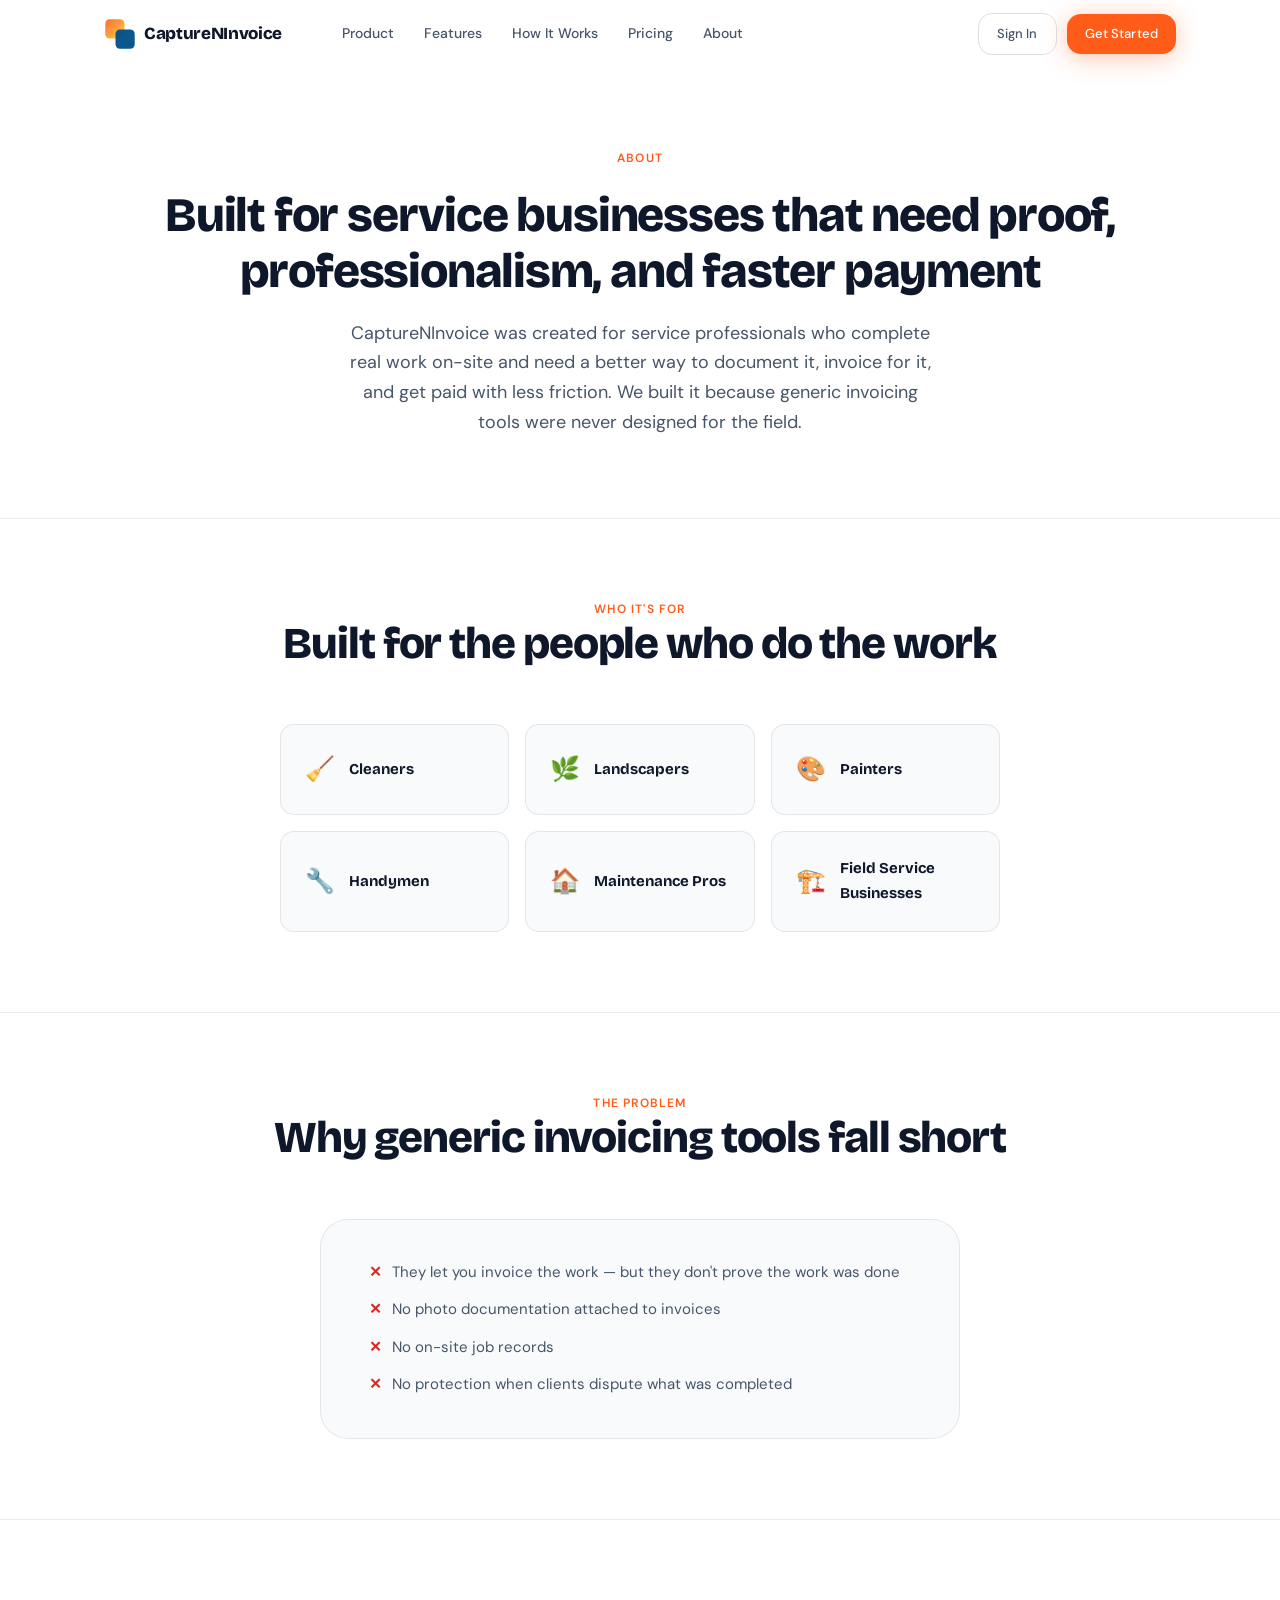
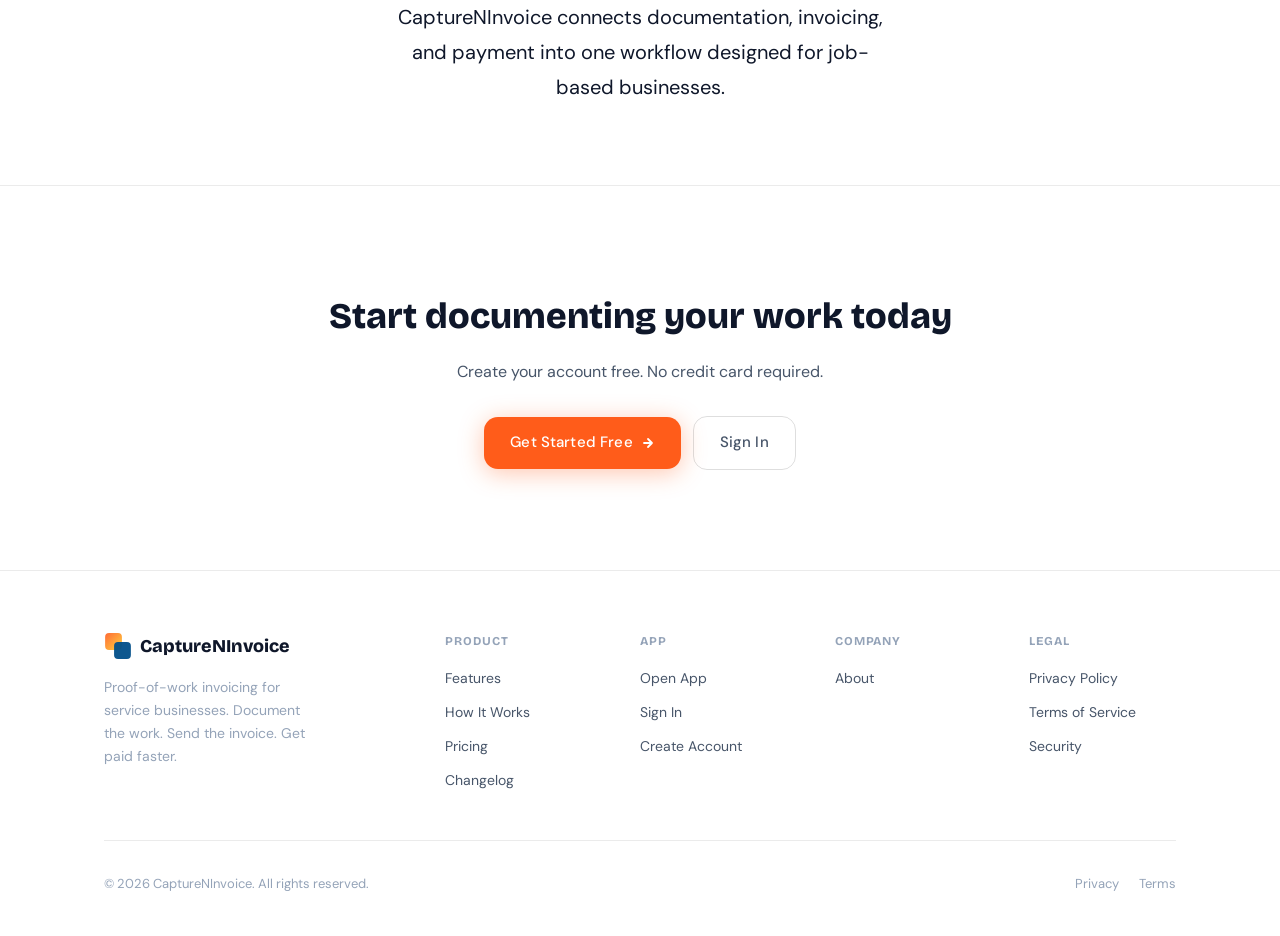
==== about.html @ 3367973b "Add Terms of Service page and link from footer across all pages Co-Authored-By: Claude Sonnet 4.6 <n" ====
<!DOCTYPE html>
<html lang="en">
<head>
  <meta charset="UTF-8">
  <meta name="viewport" content="width=device-width, initial-scale=1.0">
  <title>About — CaptureNInvoice</title>
  <meta name="description" content="CaptureNInvoice was built for service professionals who complete real work on-site and need a better way to document it, invoice for it, and get paid faster.">
  <link rel="canonical" href="https://captureninvoice.com/about">
  <meta property="og:title" content="About — CaptureNInvoice">
  <meta property="og:description" content="CaptureNInvoice was built for service professionals who complete real work on-site and need a better way to document it, invoice for it, and get paid faster.">
  <meta property="og:type" content="website">
  <meta property="og:url" content="https://captureninvoice.com/about">
  <link rel="preconnect" href="https://fonts.googleapis.com">
  <link rel="preconnect" href="https://fonts.gstatic.com" crossorigin>
  <link href="https://fonts.googleapis.com/css2?family=Bricolage+Grotesque:opsz,wght@12..96,400;12..96,500;12..96,600;12..96,700;12..96,800&family=DM+Sans:ital,opsz,wght@0,9..40,300;0,9..40,400;0,9..40,500;0,9..40,600;0,9..40,700;1,9..40,400&display=swap" rel="stylesheet">
  <link rel="stylesheet" href="css/styles.css">
</head>
<body>

  <nav class="nav" id="mainNav">
    <div class="nav__inner">
      <a href="/" class="nav__logo">
        <svg width="32" height="32" viewBox="0 0 50 50" fill="none" xmlns="http://www.w3.org/2000/svg" style="flex-shrink:0">
          <defs>
            <linearGradient id="navGrad" x1="0%" y1="0%" x2="100%" y2="100%">
              <stop offset="0%" style="stop-color:#FF6B35;stop-opacity:1"/>
              <stop offset="100%" style="stop-color:#FFD23F;stop-opacity:1"/>
            </linearGradient>
          </defs>
          <rect x="2" y="2" width="30" height="30" rx="7" fill="url(#navGrad)"/>
          <rect x="18" y="18" width="30" height="30" rx="7" fill="#004E89" opacity="0.95"/>
        </svg>
        CaptureNInvoice
      </a>
      <div class="nav__links">
        <a href="product.html">Product</a>
        <a href="features.html">Features</a>
        <a href="how-it-works.html">How It Works</a>
        <a href="pricing.html">Pricing</a>
        <a href="about.html">About</a>
      </div>
      <div class="nav__actions">
        <a href="https://app.captureninvoice.com/login" class="btn btn--ghost btn--sm">Sign In</a>
        <a href="https://app.captureninvoice.com/register" class="btn btn--primary btn--sm">Get Started</a>
      </div>
      <button class="nav__hamburger" id="hamburger" aria-label="Menu" aria-expanded="false">
        <span></span><span></span><span></span>
      </button>
    </div>
  </nav>
  <div class="nav__mobile" id="mobileMenu">
    <a href="product.html">Product</a>
    <a href="features.html">Features</a>
    <a href="how-it-works.html">How It Works</a>
    <a href="pricing.html">Pricing</a>
    <a href="about.html">About</a>
    <div class="nav__mobile-actions">
      <a href="https://app.captureninvoice.com/login" class="btn btn--ghost">Sign In</a>
      <a href="https://app.captureninvoice.com/register" class="btn btn--primary">Get Started →</a>
    </div>
  </div>

  <!-- ────────────────────── HERO ───────────────────────────────── -->
  <section class="page-hero">
    <div class="container">
      <div class="section-label reveal" style="margin:0 auto 20px">About</div>
      <h1 class="page-hero__title reveal" style="transition-delay:0.1s">Built for service businesses that need proof, professionalism, and faster payment</h1>
      <p class="page-hero__sub reveal" style="transition-delay:0.2s">CaptureNInvoice was created for service professionals who complete real work on-site and need a better way to document it, invoice for it, and get paid with less friction. We built it because generic invoicing tools were never designed for the field.</p>
    </div>
  </section>

  <!-- ────────────────────── AUDIENCE ──────────────────────────── -->
  <section class="page-section">
    <div class="container">
      <div class="page-section__head">
        <div class="section-label reveal">Who It's For</div>
        <h2 class="section-title reveal" style="transition-delay:0.1s">Built for the people who do the work</h2>
      </div>
      <div class="audience-grid">
        <div class="audience-card reveal">
          <div class="audience-card__icon">🧹</div>
          <div class="audience-card__name">Cleaners</div>
        </div>
        <div class="audience-card reveal" style="transition-delay:0.05s">
          <div class="audience-card__icon">🌿</div>
          <div class="audience-card__name">Landscapers</div>
        </div>
        <div class="audience-card reveal" style="transition-delay:0.1s">
          <div class="audience-card__icon">🎨</div>
          <div class="audience-card__name">Painters</div>
        </div>
        <div class="audience-card reveal" style="transition-delay:0.05s">
          <div class="audience-card__icon">🔧</div>
          <div class="audience-card__name">Handymen</div>
        </div>
        <div class="audience-card reveal" style="transition-delay:0.1s">
          <div class="audience-card__icon">🏠</div>
          <div class="audience-card__name">Maintenance Pros</div>
        </div>
        <div class="audience-card reveal" style="transition-delay:0.15s">
          <div class="audience-card__icon">🏗️</div>
          <div class="audience-card__name">Field Service Businesses</div>
        </div>
      </div>
    </div>
  </section>

  <!-- ────────────────────── WHY GENERIC TOOLS FALL SHORT ──────── -->
  <section class="page-section">
    <div class="container">
      <div class="page-section__head">
        <div class="section-label reveal">The Problem</div>
        <h2 class="section-title reveal" style="transition-delay:0.1s">Why generic invoicing tools fall short</h2>
      </div>
      <div class="info-box reveal">
        <ul class="info-box__list crosses">
          <li>They let you invoice the work — but they don't prove the work was done</li>
          <li>No photo documentation attached to invoices</li>
          <li>No on-site job records</li>
          <li>No protection when clients dispute what was completed</li>
        </ul>
      </div>
    </div>
  </section>

  <!-- ────────────────────── CLOSING ───────────────────────────── -->
  <section class="page-section">
    <div class="container">
      <div style="max-width:640px; margin:0 auto; text-align:center;">
        <p class="section-sub reveal" style="font-size:20px; color:var(--text);">CaptureNInvoice connects documentation, invoicing, and payment into one workflow designed for job-based businesses.</p>
      </div>
    </div>
  </section>

  <!-- ────────────────────── PAGE CTA ──────────────────────────── -->
  <section class="page-cta">
    <div class="container">
      <h2 class="page-cta__title reveal">Start documenting your work today</h2>
      <p class="page-cta__sub reveal" style="transition-delay:0.1s">Create your account free. No credit card required.</p>
      <div class="page-cta__actions reveal" style="transition-delay:0.2s">
        <a href="https://app.captureninvoice.com/register" class="btn btn--primary">
          Get Started Free
          <svg width="14" height="14" viewBox="0 0 14 14" fill="none"><path d="M3 7h8M7 3l4 4-4 4" stroke="currentColor" stroke-width="1.8" stroke-linecap="round" stroke-linejoin="round"/></svg>
        </a>
        <a href="https://app.captureninvoice.com/login" class="btn btn--ghost">Sign In</a>
      </div>
    </div>
  </section>

  <footer class="footer">
    <div class="container">
      <div class="footer__top">
        <div class="footer__brand">
          <div class="footer__logo">
            <svg width="28" height="28" viewBox="0 0 50 50" fill="none" xmlns="http://www.w3.org/2000/svg" style="flex-shrink:0">
              <defs>
                <linearGradient id="footGrad" x1="0%" y1="0%" x2="100%" y2="100%">
                  <stop offset="0%" style="stop-color:#FF6B35;stop-opacity:1"/>
                  <stop offset="100%" style="stop-color:#FFD23F;stop-opacity:1"/>
                </linearGradient>
              </defs>
              <rect x="2" y="2" width="30" height="30" rx="7" fill="url(#footGrad)"/>
              <rect x="18" y="18" width="30" height="30" rx="7" fill="#004E89" opacity="0.95"/>
            </svg>
            CaptureNInvoice
          </div>
          <p class="footer__tagline">Proof-of-work invoicing for service businesses. Document the work. Send the invoice. Get paid faster.</p>
        </div>
        <div>
          <div class="footer__col-title">Product</div>
          <div class="footer__links">
            <a href="features.html">Features</a>
            <a href="how-it-works.html">How It Works</a>
            <a href="pricing.html">Pricing</a>
            <a href="#">Changelog</a>
          </div>
        </div>
        <div>
          <div class="footer__col-title">App</div>
          <div class="footer__links">
            <a href="https://app.captureninvoice.com/login">Open App</a>
            <a href="https://app.captureninvoice.com/login">Sign In</a>
            <a href="https://app.captureninvoice.com/register">Create Account</a>
          </div>
        </div>
        <div>
          <div class="footer__col-title">Company</div>
          <div class="footer__links">
            <a href="about.html">About</a>
          </div>
        </div>
        <div>
          <div class="footer__col-title">Legal</div>
          <div class="footer__links">
            <a href="privacy.html">Privacy Policy</a>
            <a href="terms.html">Terms of Service</a>
            <a href="#">Security</a>
          </div>
        </div>
      </div>
      <div class="footer__bottom">
        <div class="footer__copy">© 2026 CaptureNInvoice. All rights reserved.</div>
        <div class="footer__legal">
          <a href="privacy.html">Privacy</a>
          <a href="terms.html">Terms</a>
        </div>
      </div>
    </div>
  </footer>

  <script src="js/nav.js"></script>
  <script>
    const revealObserver = new IntersectionObserver((entries) => {
      entries.forEach(entry => {
        if (entry.isIntersecting) {
          entry.target.classList.add('visible');
          revealObserver.unobserve(entry.target);
        }
      });
    }, { threshold: 0.1, rootMargin: '0px 0px -40px 0px' });
    document.querySelectorAll('.reveal').forEach(el => revealObserver.observe(el));
  </script>

</body>
</html>
---- css/styles.css ----
/* ─── TOKENS ─────────────────────────────────────────────────── */
:root {
  --bg:          #FFFFFF;
  --bg-card:     #F8FAFC;
  --bg-card-2:   #EEF2F7;
  --border:      rgba(0,0,0,0.08);
  --border-hi:   rgba(0,0,0,0.13);
  --orange:      #FF5C1A;
  --orange-light:#FF7A3D;
  --orange-dim:  rgba(255,92,26,0.1);
  --amber:       #FFAD3B;
  --green:       #16A34A;
  --green-dim:   rgba(22,163,74,0.1);
  --text:        #0F172A;
  --text-2:      #475569;
  --text-3:      #94A3B8;
  --font-display:'Bricolage Grotesque', sans-serif;
  --font-body:   'DM Sans', sans-serif;
  --radius-sm:   8px;
  --radius-md:   14px;
  --radius-lg:   20px;
  --radius-xl:   28px;
  --shadow-card: 0 1px 0 var(--border), 0 8px 32px rgba(0,0,0,0.08);
  --max-w:       1120px;
  --nav-h:       68px;
}

/* ─── RESET ──────────────────────────────────────────────────── */
*, *::before, *::after { box-sizing: border-box; margin: 0; padding: 0; }
html { scroll-behavior: smooth; scroll-padding-top: var(--nav-h); }

body {
  font-family: var(--font-body);
  background: var(--bg);
  color: var(--text);
  line-height: 1.7;
  overflow-x: hidden;
  -webkit-font-smoothing: antialiased;
  -moz-osx-font-smoothing: grayscale;
  font-size: 16px;
}

a { color: inherit; text-decoration: none; }
img, svg { display: block; }
ul { list-style: none; }

.container {
  max-width: var(--max-w);
  margin: 0 auto;
  padding: 0 24px;
}

/* ─── UTILITY ────────────────────────────────────────────────── */
.pill {
  display: inline-flex; align-items: center; gap: 6px;
  padding: 5px 14px;
  border-radius: 999px;
  font-family: var(--font-body);
  font-size: 12px; font-weight: 600;
  letter-spacing: 0.04em; text-transform: uppercase;
}
.pill--orange { background: var(--orange-dim); color: var(--orange-light); border: 1px solid rgba(255,92,26,0.25); }
.pill--green  { background: var(--green-dim);  color: var(--green);        border: 1px solid rgba(34,197,94,0.2); }

.btn {
  display: inline-flex; align-items: center; gap: 8px;
  padding: 13px 26px;
  border-radius: var(--radius-md);
  font-family: var(--font-body);
  font-size: 15px; font-weight: 500;
  letter-spacing: 0.01em;
  cursor: pointer; border: none;
  transition: transform 0.18s ease, box-shadow 0.18s ease, background 0.18s ease, color 0.18s ease;
  white-space: nowrap;
}
.btn:hover { transform: translateY(-1px); }
.btn--primary {
  background: var(--orange);
  color: #fff;
  box-shadow: 0 4px 24px rgba(255,92,26,0.35);
}
.btn--primary:hover { background: var(--orange-light); box-shadow: 0 6px 32px rgba(255,92,26,0.45); }
.btn--ghost {
  background: transparent;
  color: var(--text-2);
  border: 1px solid var(--border-hi);
}
.btn--ghost:hover { color: var(--text); border-color: rgba(0,0,0,0.2); background: rgba(0,0,0,0.04); }
.btn--sm { padding: 9px 18px; font-size: 13px; }

.section-label {
  font-family: var(--font-body);
  font-size: 12px; font-weight: 600;
  letter-spacing: 0.1em; text-transform: uppercase;
  color: var(--orange);
}

.reveal {
  opacity: 0;
  transform: translateY(24px);
  transition: opacity 0.6s ease, transform 0.6s ease;
}
.reveal.visible { opacity: 1; transform: none; }


/* ─── NAV ────────────────────────────────────────────────────── */
.nav {
  position: fixed; top: 0; left: 0; right: 0; z-index: 100;
  height: var(--nav-h);
  display: flex; align-items: center;
  transition: background 0.3s ease, border-bottom 0.3s ease, backdrop-filter 0.3s ease;
}
.nav.scrolled {
  background: rgba(255,255,255,0.92);
  backdrop-filter: blur(16px);
  border-bottom: 1px solid var(--border);
}
.nav__inner {
  display: flex; align-items: center;
  width: 100%; max-width: var(--max-w);
  margin: 0 auto; padding: 0 24px;
  gap: 32px;
}
.nav__logo {
  font-family: var(--font-display);
  font-size: 17px; font-weight: 800;
  letter-spacing: -0.02em;
  color: var(--text);
  display: flex; align-items: center; gap: 8px;
  flex-shrink: 0;
}
.nav__links {
  display: flex; align-items: center; gap: 6px;
  margin-left: 16px;
}
.nav__links a {
  font-size: 14px; font-weight: 500;
  color: var(--text-2); cursor: pointer;
  padding: 6px 12px;
  border-radius: 8px;
  transition: color 0.15s, background 0.15s;
}
.nav__links a:hover { color: var(--orange); background: var(--orange-dim); }
.nav__actions { margin-left: auto; display: flex; align-items: center; gap: 10px; }
.nav__hamburger {
  display: none; flex-direction: column; gap: 4px;
  cursor: pointer; padding: 6px; border: none; background: none;
}
.nav__hamburger span { display: block; width: 20px; height: 2px; background: var(--text-2); border-radius: 2px; transition: all 0.2s; }

/* Mobile nav */
.nav__mobile {
  display: none;
  position: fixed; top: var(--nav-h); left: 0; right: 0;
  background: rgba(255,255,255,0.98); backdrop-filter: blur(20px);
  border-bottom: 1px solid var(--border);
  padding: 20px 24px 28px;
  z-index: 99;
}
.nav__mobile.open { display: block; }
.nav__mobile a {
  display: block; padding: 12px 0;
  font-size: 16px; font-weight: 500;
  color: var(--text-2);
  border-bottom: 1px solid var(--border);
}
.nav__mobile a:hover { color: var(--text); }
.nav__mobile-actions { margin-top: 20px; display: flex; flex-direction: column; gap: 10px; }

/* ─── HERO ───────────────────────────────────────────────────── */
.hero {
  position: relative; overflow: hidden;
  padding: calc(var(--nav-h) + 80px) 0 100px;
  min-height: 100vh;
  display: flex; align-items: center;
}

/* Grid background */
.hero::before {
  content: '';
  position: absolute; inset: 0;
  background-image:
        linear-gradient(rgba(0,0,0,0.04) 1px, transparent 1px),
        linear-gradient(90deg, rgba(0,0,0,0.04) 1px, transparent 1px);
  background-size: 50px 50px;
  mask-image: radial-gradient(ellipse 80% 60% at 50% 30%, black 30%, transparent 80%);
}

/* Glow orb */
.hero::after {
  content: '';
  position: absolute; top: -10%; left: 50%; transform: translateX(-50%);
  width: 700px; height: 500px;
  background: radial-gradient(ellipse, rgba(255,92,26,0.07) 0%, transparent 70%);
  pointer-events: none;
}

.hero__inner {
  position: relative; z-index: 1;
  display: grid; grid-template-columns: 1fr 1fr;
  gap: 60px; align-items: center;
}

.hero__eyebrow { margin-bottom: 20px; }
.hero__title {
  font-family: var(--font-display);
  font-size: clamp(38px, 5.5vw, 62px);
  font-weight: 800;
  line-height: 1.08;
  letter-spacing: -0.03em;
  color: var(--text);
  margin-bottom: 22px;
}
.hero__title span { color: var(--orange); }

.hero__sub {
  font-size: 18px; font-weight: 400;
  color: var(--text-2); line-height: 1.75;
  margin-bottom: 36px;
  max-width: 460px;
}
.hero__actions { display: flex; align-items: center; gap: 12px; flex-wrap: wrap; }

.hero__trust {
  margin-top: 40px;
  display: flex; align-items: center; gap: 12px;
}
.hero__trust-avatars { display: flex; }
.hero__trust-avatars span {
  width: 32px; height: 32px;
  border-radius: 50%; border: 2px solid var(--bg);
  display: flex; align-items: center; justify-content: center;
  font-size: 13px; font-weight: 700;
  margin-left: -8px;
}
.hero__trust-avatars span:first-child { margin-left: 0; }
.hero__trust-text { font-size: 13px; color: var(--text-2); }
.hero__trust-text strong { color: var(--text); }

/* ─── HERO MOCKUP ────────────────────────────────────────────── */
.hero__visual {
  position: relative;
}
.hero__mockup-wrap {
  position: relative;
  transform: perspective(1000px) rotateY(-8deg) rotateX(4deg);
  transform-style: preserve-3d;
  transition: transform 0.4s ease;
}
.hero__mockup-wrap:hover {
  transform: perspective(1000px) rotateY(-3deg) rotateX(2deg);
}

.invoice-card {
  background: var(--bg-card);
  border: 1px solid var(--border-hi);
  border-radius: var(--radius-xl);
  overflow: hidden;
  box-shadow: 0 0 0 1px rgba(255,255,255,0.03), 0 40px 80px rgba(0,0,0,0.6);
}

.invoice-card__header {
  background: var(--bg-card-2);
  padding: 18px 22px;
  display: flex; align-items: center; justify-content: space-between;
  border-bottom: 1px solid var(--border);
}
.invoice-card__dots { display: flex; gap: 6px; }
.invoice-card__dots span {
  width: 10px; height: 10px; border-radius: 50%;
}
.invoice-card__dots span:nth-child(1) { background: #FF5F57; }
.invoice-card__dots span:nth-child(2) { background: #FFBD2E; }
.invoice-card__dots span:nth-child(3) { background: #28CA41; }

.invoice-card__url {
  background: rgba(0,0,0,0.04);
  border: 1px solid var(--border);
  border-radius: 6px;
  padding: 4px 14px;
  font-size: 11px; color: var(--text-3);
  font-family: monospace;
}

.invoice-card__body { padding: 24px 22px; }

.inv-top {
  display: flex; justify-content: space-between; align-items: flex-start;
  margin-bottom: 18px;
}
.inv-logo {
  font-family: var(--font-display);
  font-size: 14px; font-weight: 800;
  color: var(--text);
}
.inv-logo span { color: var(--orange); }
.inv-badge {
  display: inline-flex; align-items: center; gap: 4px;
  background: var(--green-dim); color: var(--green);
  border: 1px solid rgba(34,197,94,0.2);
  border-radius: 6px;
  padding: 3px 10px; font-size: 11px; font-weight: 700;
}

.inv-title {
  font-family: var(--font-display);
  font-size: 20px; font-weight: 700;
  margin-bottom: 6px;
}
.inv-meta { font-size: 12px; color: var(--text-3); margin-bottom: 16px; }

/* Proof photos row */
.inv-photos {
  display: grid; grid-template-columns: repeat(3, 1fr);
  gap: 6px; margin-bottom: 16px;
}
.inv-photo {
  aspect-ratio: 4/3;
  border-radius: 8px; overflow: hidden;
  position: relative;
}
.inv-photo-before {
  background: linear-gradient(135deg, #1a2a1a 0%, #2d4a2d 100%);
}
.inv-photo-after {
  background: linear-gradient(135deg, #1a2030 0%, #2a3550 100%);
}
.inv-photo-receipt {
  background: linear-gradient(135deg, #301a10 0%, #5a2e10 100%);
}
.inv-photo-label {
  position: absolute; bottom: 4px; left: 4px;
  background: rgba(0,0,0,0.6); color: #fff;
  font-size: 9px; font-weight: 600;
  padding: 2px 6px; border-radius: 4px;
}
/* mini icon in photo */
.inv-photo-icon {
  position: absolute; inset: 0;
  display: flex; align-items: center; justify-content: center;
  font-size: 22px;
}

.inv-items { margin-bottom: 14px; }
.inv-item {
  display: flex; justify-content: space-between;
  padding: 8px 0;
  border-bottom: 1px solid var(--border);
  font-size: 12px;
}
.inv-item:last-child { border-bottom: none; }
.inv-item-name { color: var(--text-2); }
.inv-item-price { font-weight: 600; }

.inv-total {
  display: flex; justify-content: space-between; align-items: center;
  padding: 12px 16px;
  background: var(--orange-dim);
  border: 1px solid rgba(255,92,26,0.2);
  border-radius: 10px;
  margin-bottom: 14px;
}
.inv-total-label { font-size: 12px; color: var(--text-2); font-weight: 600; }
.inv-total-amount {
  font-family: var(--font-display);
  font-size: 22px; font-weight: 800; color: var(--orange);
}

.inv-pay-btn {
  width: 100%;
  background: var(--orange);
  color: #fff;
  border: none; border-radius: 10px;
  padding: 12px;
  font-family: var(--font-body);
  font-size: 13px; font-weight: 700;
  cursor: pointer;
  display: flex; align-items: center; justify-content: center; gap: 6px;
}

/* Floating badge */
.hero__badge {
  position: absolute;
  bottom: -20px; left: -30px;
  background: var(--bg-card-2);
  border: 1px solid var(--border-hi);
  border-radius: 14px;
  padding: 14px 18px;
  display: flex; align-items: center; gap: 12px;
  box-shadow: var(--shadow-card);
  animation: float 4s ease-in-out infinite;
}
.hero__badge-icon {
  width: 36px; height: 36px;
  background: var(--green-dim);
  border-radius: 10px;
  display: flex; align-items: center; justify-content: center;
  font-size: 18px;
}
.hero__badge-text { font-size: 12px; }
.hero__badge-text strong { display: block; font-size: 15px; font-weight: 700; color: var(--green); }
.hero__badge-text span { color: var(--text-2); }

.hero__badge-2 {
  position: absolute; top: -15px; right: -20px;
  background: var(--bg-card-2);
  border: 1px solid var(--border-hi);
  border-radius: 14px;
  padding: 12px 16px;
  display: flex; align-items: center; gap: 10px;
  box-shadow: var(--shadow-card);
  animation: float 4s ease-in-out infinite 1.5s;
}
.hero__badge-2-icon {
  width: 30px; height: 30px;
  background: var(--orange-dim);
  border-radius: 8px;
  display: flex; align-items: center; justify-content: center;
  font-size: 15px;
}
.hero__badge-2-text { font-size: 11px; color: var(--text-2); }
.hero__badge-2-text strong { display: block; font-size: 13px; font-weight: 700; color: var(--text); }

@keyframes float {
  0%, 100% { transform: translateY(0); }
  50% { transform: translateY(-8px); }
}

/* ─── LOGOS BAR ──────────────────────────────────────────────── */
.logos-bar {
  padding: 32px 0;
  border-top: 1px solid var(--border);
  border-bottom: 1px solid var(--border);
}
.logos-bar__inner {
  display: flex; align-items: center; gap: 32px;
  overflow-x: auto; scrollbar-width: none;
}
.logos-bar__inner::-webkit-scrollbar { display: none; }
.logos-bar__label {
  font-size: 12px; font-weight: 600;
  color: var(--text-3); white-space: nowrap;
  letter-spacing: 0.06em; text-transform: uppercase;
  flex-shrink: 0;
}
.logos-bar__items {
  display: flex; align-items: center; gap: 36px;
  flex: 1;
}
.logo-industry {
  display: flex; align-items: center; gap: 8px;
  white-space: nowrap;
  font-size: 13px; font-weight: 600;
  color: var(--text-3);
  flex-shrink: 0;
}
.logo-industry span { font-size: 18px; }

/* ─── STATS ──────────────────────────────────────────────────── */
.stats {
  padding: 80px 0;
}
.stats__grid {
  display: grid; grid-template-columns: repeat(2, 1fr);
  gap: 1px;
  background: var(--border);
  border-radius: var(--radius-lg);
  overflow: hidden;
  border: 1px solid var(--border);
}
.stat-item {
  background: var(--bg-card);
  padding: 36px 32px;
}
.stat-item__num {
  font-family: var(--font-display);
  font-size: 42px; font-weight: 800;
  color: var(--text);
  line-height: 1;
  margin-bottom: 6px;
}
.stat-item__num span { color: var(--orange); }
.stat-item__label { font-size: 14px; color: var(--text-2); }

/* ─── HOW IT WORKS ───────────────────────────────────────────── */
.how {
  padding: 100px 0;
  position: relative;
}
.how__head { text-align: center; margin-bottom: 70px; }

.section-title {
  font-family: var(--font-display);
  font-size: clamp(30px, 4vw, 44px);
  font-weight: 800; line-height: 1.12;
  letter-spacing: -0.025em;
  margin-bottom: 16px;
}
.section-sub {
  font-size: 17px; font-weight: 400;
  color: var(--text-2); line-height: 1.75;
  max-width: 500px; margin: 0 auto;
}

.how__steps {
  display: grid; grid-template-columns: repeat(3, 1fr);
  gap: 24px;
  position: relative;
}

/* connector line */
.how__steps::before {
  content: '';
  position: absolute;
  top: 52px; left: calc(33.33% - 30px); right: calc(33.33% - 30px);
  height: 1px;
  background: linear-gradient(90deg, transparent, var(--orange), transparent);
  z-index: 0;
}

.step-card {
  background: var(--bg-card);
  border: 1px solid var(--border);
  border-radius: var(--radius-lg);
  padding: 32px 28px;
  position: relative; z-index: 1;
  transition: border-color 0.2s, transform 0.2s;
}
.step-card:hover { border-color: var(--border-hi); transform: translateY(-3px); }

.step-card__num {
  font-family: var(--font-display);
  font-size: 11px; font-weight: 700;
  letter-spacing: 0.12em; text-transform: uppercase;
  color: var(--orange); margin-bottom: 20px;
}

.step-card__icon {
  width: 52px; height: 52px;
  background: var(--bg-card-2);
  border: 1px solid var(--border-hi);
  border-radius: var(--radius-md);
  display: flex; align-items: center; justify-content: center;
  font-size: 24px;
  margin-bottom: 20px;
}

.step-card__title {
  font-family: var(--font-display);
  font-size: 20px; font-weight: 700;
  margin-bottom: 10px;
}
.step-card__desc { font-size: 14px; color: var(--text-2); line-height: 1.65; }

/* ─── WHY SECTION ────────────────────────────────────────────── */
.why {
  padding: 100px 0;
  background: var(--bg-card);
  border-top: 1px solid var(--border);
  border-bottom: 1px solid var(--border);
}
.why__inner {
  display: grid; grid-template-columns: 1fr 1fr;
  gap: 80px; align-items: center;
}
.why__left { }
.why__label { margin-bottom: 16px; }
.why__title { margin-bottom: 16px; }
.why__desc { font-size: 16px; color: var(--text-2); margin-bottom: 32px; line-height: 1.7; }

.why__benefits { display: flex; flex-direction: column; gap: 14px; }
.why-benefit {
  display: flex; align-items: flex-start; gap: 14px;
}
.why-benefit__check {
  width: 22px; height: 22px; flex-shrink: 0;
  background: var(--green-dim);
  border: 1px solid rgba(34,197,94,0.25);
  border-radius: 6px;
  display: flex; align-items: center; justify-content: center;
  font-size: 12px;
  margin-top: 2px;
}
.why-benefit__text { font-size: 15px; color: var(--text-2); }
.why-benefit__text strong { color: var(--text); font-weight: 600; display: block; margin-bottom: 2px; }

.why__right { position: relative; }

/* Dashboard mock */
.dash-mock {
  background: var(--bg);
  border: 1px solid var(--border-hi);
  border-radius: var(--radius-xl);
  overflow: hidden;
  box-shadow: var(--shadow-card);
}
.dash-mock__header {
  background: var(--bg-card-2);
  padding: 14px 18px;
  display: flex; align-items: center; gap: 12px;
  border-bottom: 1px solid var(--border);
}
.dash-mock__logo {
  font-family: var(--font-display);
  font-size: 13px; font-weight: 800;
}
.dash-mock__logo span { color: var(--orange); }
.dash-mock__tab {
  font-size: 12px; font-weight: 600;
  color: var(--text-3);
  padding: 4px 10px; border-radius: 6px;
}
.dash-mock__tab.active { color: var(--text); background: var(--border); }

.dash-mock__body { padding: 18px; }

.dash-kpis { display: grid; grid-template-columns: repeat(3, 1fr); gap: 10px; margin-bottom: 16px; }
.dash-kpi {
  background: var(--bg-card);
  border: 1px solid var(--border);
  border-radius: 10px;
  padding: 12px 14px;
}
.dash-kpi__label { font-size: 10px; color: var(--text-3); font-weight: 600; text-transform: uppercase; letter-spacing: 0.04em; margin-bottom: 4px; }
.dash-kpi__val { font-family: var(--font-display); font-size: 18px; font-weight: 700; }
.dash-kpi__val.green { color: var(--green); }
.dash-kpi__val.orange { color: var(--orange); }
.dash-kpi__trend { font-size: 10px; color: var(--green); margin-top: 2px; }

.dash-chart { background: var(--bg-card); border: 1px solid var(--border); border-radius: 10px; padding: 14px; margin-bottom: 14px; }
.dash-chart__title { font-size: 11px; font-weight: 700; color: var(--text-2); margin-bottom: 12px; text-transform: uppercase; letter-spacing: 0.04em; }
.dash-bars { display: flex; align-items: flex-end; gap: 6px; height: 60px; }
.dash-bar { flex: 1; background: var(--orange-dim); border-radius: 4px 4px 0 0; transition: background 0.2s; }
.dash-bar:hover { background: var(--orange); }
.dash-bar.active { background: var(--orange); }

.dash-invoices { display: flex; flex-direction: column; gap: 8px; }
.dash-invoice {
  background: var(--bg-card);
  border: 1px solid var(--border);
  border-radius: 8px;
  padding: 10px 12px;
  display: flex; align-items: center; justify-content: space-between;
}
.dash-invoice__left { display: flex; align-items: center; gap: 10px; }
.dash-invoice__avatar {
  width: 28px; height: 28px; border-radius: 8px;
  display: flex; align-items: center; justify-content: center;
  font-size: 12px; font-weight: 700;
  flex-shrink: 0;
}
.dash-invoice__name { font-size: 12px; font-weight: 600; }
.dash-invoice__date { font-size: 10px; color: var(--text-3); }
.dash-invoice__right { display: flex; align-items: center; gap: 10px; }
.dash-invoice__amount { font-size: 13px; font-weight: 700; }
.dash-invoice__status {
  font-size: 10px; font-weight: 600;
  padding: 2px 8px; border-radius: 4px;
}
.dash-invoice__status.paid { background: var(--green-dim); color: var(--green); }
.dash-invoice__status.sent { background: var(--orange-dim); color: var(--orange); }

/* ─── FEATURES ───────────────────────────────────────────────── */
.features { padding: 100px 0; }
.features__head { text-align: center; margin-bottom: 60px; }
.features__grid { display: grid; grid-template-columns: repeat(3, 1fr); gap: 20px; }

.feat-card {
  background: var(--bg-card);
  border: 1px solid var(--border);
  border-radius: var(--radius-lg);
  padding: 28px 26px;
  transition: border-color 0.2s, transform 0.2s, box-shadow 0.2s;
}
.feat-card:hover {
  border-color: rgba(255,92,26,0.3);
  transform: translateY(-4px);
  box-shadow: 0 16px 40px rgba(0,0,0,0.3), 0 0 0 1px rgba(255,92,26,0.1);
}
.feat-card__icon {
  width: 46px; height: 46px;
  background: var(--orange-dim);
  border: 1px solid rgba(255,92,26,0.2);
  border-radius: var(--radius-md);
  display: flex; align-items: center; justify-content: center;
  font-size: 22px;
  margin-bottom: 18px;
}
.feat-card__title { font-family: var(--font-display); font-size: 17px; font-weight: 700; margin-bottom: 8px; }
.feat-card__desc { font-size: 14px; color: var(--text-2); line-height: 1.65; }

/* ─── WHO IT'S FOR ───────────────────────────────────────────── */
.who {
  padding: 100px 0;
  background: var(--bg-card);
  border-top: 1px solid var(--border);
  border-bottom: 1px solid var(--border);
}
.who__head { text-align: center; margin-bottom: 56px; }
.who__grid { display: grid; grid-template-columns: repeat(3, 1fr); gap: 16px; margin-bottom: 40px; }

.who-card {
  background: var(--bg);
  border: 1px solid var(--border);
  border-radius: var(--radius-lg);
  padding: 26px 24px;
  display: flex; align-items: center; gap: 16px;
  transition: border-color 0.2s, transform 0.2s;
}
.who-card:hover { border-color: var(--border-hi); transform: translateY(-2px); }
.who-card__icon {
  font-size: 32px; flex-shrink: 0;
  width: 54px; height: 54px;
  background: var(--bg-card-2);
  border-radius: var(--radius-md);
  display: flex; align-items: center; justify-content: center;
}
.who-card__name { font-family: var(--font-display); font-size: 16px; font-weight: 700; margin-bottom: 4px; }
.who-card__desc { font-size: 13px; color: var(--text-2); }

.who__cta { text-align: center; }
.who__cta-text { font-size: 15px; color: var(--text-2); margin-bottom: 20px; }

/* ─── TESTIMONIALS ───────────────────────────────────────────── */
.testimonials { padding: 100px 0; }
.testimonials__head { text-align: center; margin-bottom: 60px; }
.testimonials__grid { display: grid; grid-template-columns: repeat(3, 1fr); gap: 20px; }

.testi-card {
  background: var(--bg-card);
  border: 1px solid var(--border);
  border-radius: var(--radius-lg);
  padding: 28px 26px;
  display: flex; flex-direction: column;
  transition: border-color 0.2s;
}
.testi-card:hover { border-color: var(--border-hi); }

.testi-card__stars {
  display: flex; gap: 3px;
  margin-bottom: 16px;
  font-size: 14px;
}
.testi-card__quote {
  font-size: 15px; color: var(--text-2);
  line-height: 1.7; flex: 1;
  margin-bottom: 20px;
}
.testi-card__author {
  display: flex; align-items: center; gap: 12px;
  padding-top: 18px;
  border-top: 1px solid var(--border);
}
.testi-card__avatar {
  width: 38px; height: 38px; border-radius: 50%;
  display: flex; align-items: center; justify-content: center;
  font-size: 14px; font-weight: 700;
  flex-shrink: 0;
}
.testi-card__name { font-size: 14px; font-weight: 700; }
.testi-card__role { font-size: 12px; color: var(--text-3); }

/* ─── PRICING ────────────────────────────────────────────────── */
.pricing {
  padding: 100px 0;
  background: var(--bg-card);
  border-top: 1px solid var(--border);
  border-bottom: 1px solid var(--border);
}
.pricing__head { text-align: center; margin-bottom: 60px; }
.pricing__grid { display: grid; grid-template-columns: 1fr 1fr; gap: 24px; max-width: 780px; margin: 0 auto; }

.plan-card {
  background: var(--bg);
  border: 1px solid var(--border);
  border-radius: var(--radius-xl);
  padding: 36px 32px;
  position: relative;
  transition: transform 0.2s;
}
.plan-card:hover { transform: translateY(-4px); }

.plan-card--featured {
  border-color: var(--orange);
  box-shadow: 0 0 0 1px var(--orange), 0 20px 60px rgba(255,92,26,0.15);
}
.plan-card__popular {
  position: absolute; top: -12px; left: 50%; transform: translateX(-50%);
  background: var(--orange); color: #fff;
  font-size: 11px; font-weight: 700;
  padding: 4px 14px; border-radius: 999px;
  letter-spacing: 0.06em; text-transform: uppercase;
  white-space: nowrap;
}

.plan-card__name { font-family: var(--font-display); font-size: 14px; font-weight: 700; color: var(--text-2); text-transform: uppercase; letter-spacing: 0.06em; margin-bottom: 8px; }
.plan-card__price {
  font-family: var(--font-display);
  font-size: 40px; font-weight: 800;
  line-height: 1; margin-bottom: 6px;
}
.plan-card__period { font-size: 13px; color: var(--text-3); margin-bottom: 20px; }
.plan-card__desc { font-size: 14px; color: var(--text-2); margin-bottom: 24px; line-height: 1.6; }

.plan-card__features { display: flex; flex-direction: column; gap: 11px; margin-bottom: 28px; }
.plan-feat {
  display: flex; align-items: center; gap: 10px;
  font-size: 14px; color: var(--text-2);
}
.plan-feat::before {
  content: '✓';
  display: inline-flex; align-items: center; justify-content: center;
  width: 18px; height: 18px;
  background: var(--green-dim); color: var(--green);
  border-radius: 4px; font-size: 11px; font-weight: 700;
  flex-shrink: 0;
}

/* ─── FAQ ────────────────────────────────────────────────────── */
.faq { padding: 100px 0; }
.faq__head { text-align: center; margin-bottom: 60px; }
.faq__list { max-width: 680px; margin: 0 auto; display: flex; flex-direction: column; gap: 12px; }

.faq-item {
  background: var(--bg-card);
  border: 1px solid var(--border);
  border-radius: var(--radius-md);
  overflow: hidden;
}
.faq-item__q {
  width: 100%; background: none; border: none;
  padding: 20px 24px;
  display: flex; align-items: center; justify-content: space-between; gap: 16px;
  cursor: pointer;
  text-align: left;
  font-family: var(--font-body);
  font-size: 15px; font-weight: 600;
  color: var(--text);
  transition: color 0.15s;
}
.faq-item__q:hover { color: var(--orange); }
.faq-item__arrow {
  width: 20px; height: 20px; flex-shrink: 0;
  border: 1px solid var(--border-hi);
  border-radius: 50%;
  display: flex; align-items: center; justify-content: center;
  font-size: 11px; color: var(--text-3);
  transition: transform 0.25s, background 0.2s;
}
.faq-item.open .faq-item__arrow { transform: rotate(180deg); background: var(--orange); border-color: var(--orange); color: #fff; }
.faq-item__a {
  max-height: 0; overflow: hidden;
  transition: max-height 0.35s ease, padding 0.25s ease;
}
.faq-item.open .faq-item__a { max-height: 200px; }
.faq-item__a-inner { padding: 0 24px 20px; font-size: 14px; color: var(--text-2); line-height: 1.7; }

/* ─── FINAL CTA ──────────────────────────────────────────────── */
.final-cta {
  padding: 120px 0;
  text-align: center;
  position: relative; overflow: hidden;
}
.final-cta::before {
  content: '';
  position: absolute; top: 50%; left: 50%; transform: translate(-50%,-50%);
  width: 800px; height: 400px;
  background: radial-gradient(ellipse, rgba(255,92,26,0.06) 0%, transparent 70%);
  pointer-events: none;
}
.final-cta__inner { position: relative; z-index: 1; }
.final-cta__title {
  font-family: var(--font-display);
  font-size: clamp(32px, 5vw, 54px);
  font-weight: 800; line-height: 1.1;
  letter-spacing: -0.03em;
  margin-bottom: 18px;
  max-width: 600px; margin: 0 auto 18px;
}
.final-cta__title span { color: var(--orange); }
.final-cta__sub {
  font-size: 17px; color: var(--text-2);
  max-width: 440px; margin: 0 auto 36px;
  line-height: 1.6;
}
.final-cta__actions { display: flex; align-items: center; justify-content: center; gap: 12px; flex-wrap: wrap; }
.final-cta__note { margin-top: 16px; font-size: 12px; color: var(--text-3); }

/* ─── FOOTER ─────────────────────────────────────────────────── */
.footer {
  padding: 60px 0 40px;
  border-top: 1px solid var(--border);
}
.footer__top {
  display: grid; grid-template-columns: 2fr 1fr 1fr 1fr 1fr;
  gap: 48px; margin-bottom: 48px;
}
.footer__brand { }
.footer__logo {
  font-family: var(--font-display);
  font-size: 18px; font-weight: 800;
  display: flex; align-items: center; gap: 8px;
  margin-bottom: 14px;
}
.footer__tagline { font-size: 14px; color: var(--text-3); line-height: 1.65; max-width: 220px; }

.footer__col-title { font-family: var(--font-display); font-size: 12px; font-weight: 700; text-transform: uppercase; letter-spacing: 0.08em; color: var(--text-3); margin-bottom: 16px; }
.footer__links { display: flex; flex-direction: column; gap: 10px; }
.footer__links a { font-size: 14px; color: var(--text-2); transition: color 0.15s; }
.footer__links a:hover { color: var(--text); }

.footer__bottom {
  padding-top: 32px; border-top: 1px solid var(--border);
  display: flex; align-items: center; justify-content: space-between;
  flex-wrap: wrap; gap: 12px;
}
.footer__copy { font-size: 13px; color: var(--text-3); }
.footer__legal { display: flex; gap: 20px; }
.footer__legal a { font-size: 13px; color: var(--text-3); transition: color 0.15s; }
.footer__legal a:hover { color: var(--text-2); }

/* ─── RESPONSIVE ─────────────────────────────────────────────── */
@media (max-width: 900px) {
  .nav__links, .nav__actions { display: none; }
  .nav__hamburger { display: flex; }

  .hero__inner { grid-template-columns: 1fr; gap: 56px; }
  .hero__visual { display: none; }
  .hero { min-height: auto; padding: calc(var(--nav-h) + 60px) 0 80px; }
  .hero__sub { max-width: 100%; }

  .stats__grid { grid-template-columns: repeat(2, 1fr); }
  .how__steps { grid-template-columns: 1fr; }
  .how__steps::before { display: none; }
  .why__inner { grid-template-columns: 1fr; gap: 48px; }
  .features__grid { grid-template-columns: repeat(2, 1fr); }
  .who__grid { grid-template-columns: repeat(2, 1fr); }
  .testimonials__grid { grid-template-columns: 1fr; }
  .pricing__grid { grid-template-columns: 1fr; max-width: 420px; }
  .footer__top { grid-template-columns: 1fr 1fr; gap: 32px; }
}

@media (max-width: 600px) {
  .stats__grid { grid-template-columns: 1fr 1fr; }
  .features__grid { grid-template-columns: 1fr; }
  .who__grid { grid-template-columns: 1fr; }
  .footer__top { grid-template-columns: 1fr; }
  .logos-bar__items { gap: 24px; }
}

/* ─── INNER PAGE HERO ────────────────────────────────────────── */
.page-hero {
  padding: calc(var(--nav-h) + 80px) 0 80px;
  text-align: center;
  border-bottom: 1px solid var(--border);
}
.page-hero .pill { margin: 0 auto 20px; }
.page-hero__title {
  font-family: var(--font-display);
  font-size: clamp(28px, 4.5vw, 48px);
  font-weight: 800;
  line-height: 1.15;
  letter-spacing: -0.025em;
  margin-bottom: 20px;
}
.page-hero__sub {
  font-size: 18px;
  color: var(--text-2);
  max-width: 600px;
  margin: 0 auto;
  line-height: 1.65;
}

/* ─── PAGE SECTION ───────────────────────────────────────────── */
.page-section { padding: 80px 0; }
.page-section + .page-section { border-top: 1px solid var(--border); }
.page-section__head { text-align: center; margin-bottom: 56px; }

/* ─── VALUE GRID (product page) ──────────────────────────────── */
.value-grid {
  display: grid;
  grid-template-columns: repeat(2, 1fr);
  gap: 20px;
  max-width: 840px;
  margin: 0 auto;
}
.value-card {
  background: var(--bg-card);
  border: 1px solid var(--border);
  border-radius: var(--radius-lg);
  padding: 32px;
}
.value-card__icon { font-size: 28px; margin-bottom: 16px; }
.value-card__title {
  font-family: var(--font-display);
  font-size: 17px; font-weight: 700;
  margin-bottom: 8px;
}
.value-card__desc { font-size: 14px; color: var(--text-2); line-height: 1.65; }

/* ─── FEATURE GROUPS (features page) ─────────────────────────── */
.feat-groups {
  display: grid;
  grid-template-columns: repeat(2, 1fr);
  gap: 40px;
  max-width: 880px;
  margin: 0 auto;
}
.feat-group__title {
  font-family: var(--font-display);
  font-size: 16px; font-weight: 700;
  margin-bottom: 16px;
  display: flex; align-items: center; gap: 10px;
}
.feat-group__title-icon {
  width: 32px; height: 32px;
  background: var(--orange-dim);
  border-radius: var(--radius-sm);
  display: flex; align-items: center; justify-content: center;
  font-size: 16px;
}
.feat-group__list { display: flex; flex-direction: column; gap: 10px; }
.feat-group__list li {
  font-size: 14px; color: var(--text-2); line-height: 1.6;
  display: flex; align-items: flex-start; gap: 10px;
}
.feat-group__list li::before {
  content: '✓';
  color: var(--green);
  font-weight: 700;
  flex-shrink: 0;
  margin-top: 1px;
}

/* ─── STEP FLOW (how-it-works page) ──────────────────────────── */
.step-flow {
  display: flex; flex-direction: column; gap: 24px;
  max-width: 640px; margin: 0 auto;
}
.step-item {
  display: flex; gap: 24px;
  background: var(--bg-card);
  border: 1px solid var(--border);
  border-radius: var(--radius-lg);
  padding: 32px;
}
.step-num {
  width: 40px; height: 40px; flex-shrink: 0;
  background: var(--orange);
  border-radius: 50%;
  display: flex; align-items: center; justify-content: center;
  font-family: var(--font-display);
  font-size: 16px; font-weight: 800; color: #fff;
}
.step-body__title {
  font-family: var(--font-display);
  font-size: 17px; font-weight: 700;
  margin-bottom: 8px;
}
.step-body__desc { font-size: 14px; color: var(--text-2); line-height: 1.65; }

/* ─── WHY MATTERS / SHORTFALL BOX ────────────────────────────── */
.info-box {
  background: var(--bg-card);
  border: 1px solid var(--border);
  border-radius: var(--radius-xl);
  padding: 40px 48px;
  max-width: 640px;
  margin: 0 auto;
}
.info-box__title {
  font-family: var(--font-display);
  font-size: 18px; font-weight: 700;
  margin-bottom: 20px;
}
.info-box__list { display: flex; flex-direction: column; gap: 12px; }
.info-box__list li {
  font-size: 15px; color: var(--text-2);
  display: flex; align-items: flex-start; gap: 10px;
}
.info-box__list.checks li::before { content: '→'; color: var(--orange); font-weight: 700; flex-shrink: 0; }
.info-box__list.crosses li::before { content: '✕'; color: #DC2626; font-weight: 700; flex-shrink: 0; }

/* ─── AUDIENCE GRID (about page) ─────────────────────────────── */
.audience-grid {
  display: grid;
  grid-template-columns: repeat(3, 1fr);
  gap: 16px;
  max-width: 720px;
  margin: 0 auto;
}
.audience-card {
  background: var(--bg-card);
  border: 1px solid var(--border);
  border-radius: var(--radius-md);
  padding: 24px;
  display: flex; align-items: center; gap: 14px;
}
.audience-card__icon { font-size: 24px; }
.audience-card__name { font-family: var(--font-display); font-size: 15px; font-weight: 700; }

/* ─── PAGE CTA ────────────────────────────────────────────────── */
.page-cta {
  padding: 100px 0;
  text-align: center;
  border-top: 1px solid var(--border);
}
.page-cta__title {
  font-family: var(--font-display);
  font-size: clamp(24px, 3.5vw, 36px);
  font-weight: 800;
  margin-bottom: 12px;
}
.page-cta__sub {
  font-size: 16px; color: var(--text-2);
  max-width: 440px;
  margin: 0 auto 32px;
  line-height: 1.6;
}
.page-cta__actions { display: flex; align-items: center; justify-content: center; gap: 12px; flex-wrap: wrap; }

/* ─── RESPONSIVE ADDITIONS ───────────────────────────────────── */
@media (max-width: 900px) {
  .value-grid { grid-template-columns: 1fr; }
  .feat-groups { grid-template-columns: 1fr; }
  .audience-grid { grid-template-columns: repeat(2, 1fr); }
  .info-box { padding: 28px 24px; }
  .step-item { flex-direction: column; gap: 16px; }
}
@media (max-width: 600px) {
  .audience-grid { grid-template-columns: 1fr; }
}
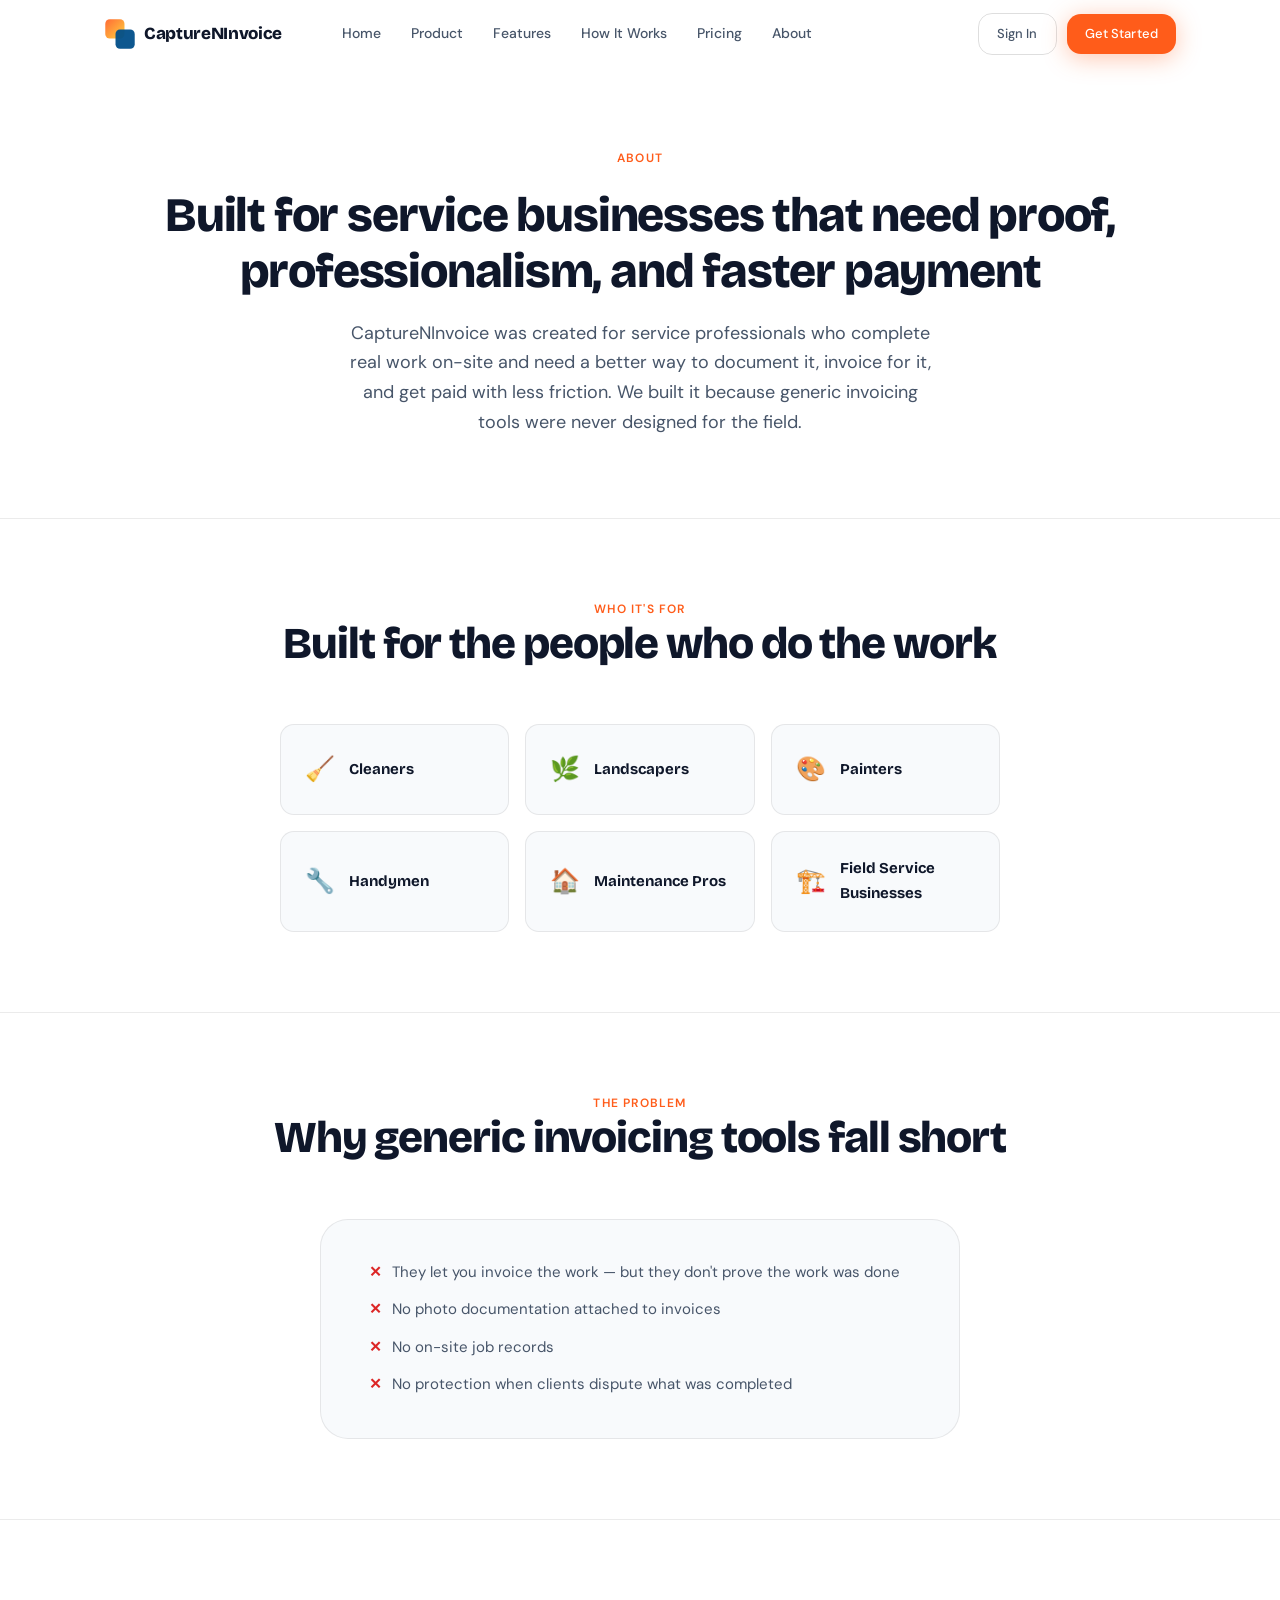
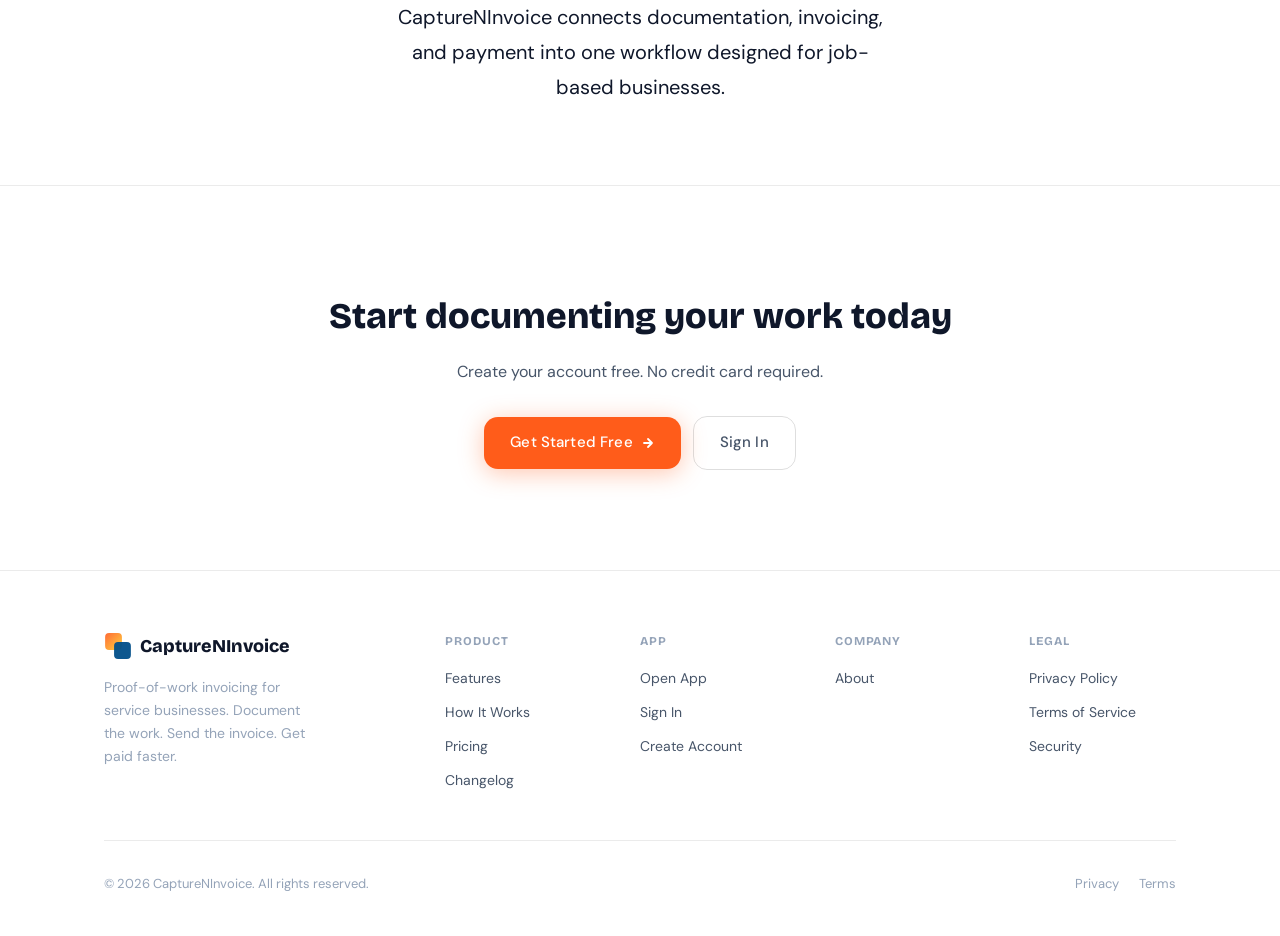
==== commit 4d484fad: "Add Home nav link to desktop and mobile nav across all pages Co-Authored-By: Claude Sonnet 4.6 <nore" ====
--- a/about.html
+++ b/about.html
@@ -33,6 +33,7 @@
         CaptureNInvoice
       </a>
       <div class="nav__links">
+        <a href="index.html">Home</a>
         <a href="product.html">Product</a>
         <a href="features.html">Features</a>
         <a href="how-it-works.html">How It Works</a>
@@ -49,6 +50,7 @@
     </div>
   </nav>
   <div class="nav__mobile" id="mobileMenu">
+    <a href="index.html">Home</a>
     <a href="product.html">Product</a>
     <a href="features.html">Features</a>
     <a href="how-it-works.html">How It Works</a>
@@ -194,7 +196,7 @@
           <div class="footer__links">
             <a href="privacy.html">Privacy Policy</a>
             <a href="terms.html">Terms of Service</a>
-            <a href="#">Security</a>
+            <a href="security.html">Security</a>
           </div>
         </div>
       </div>
